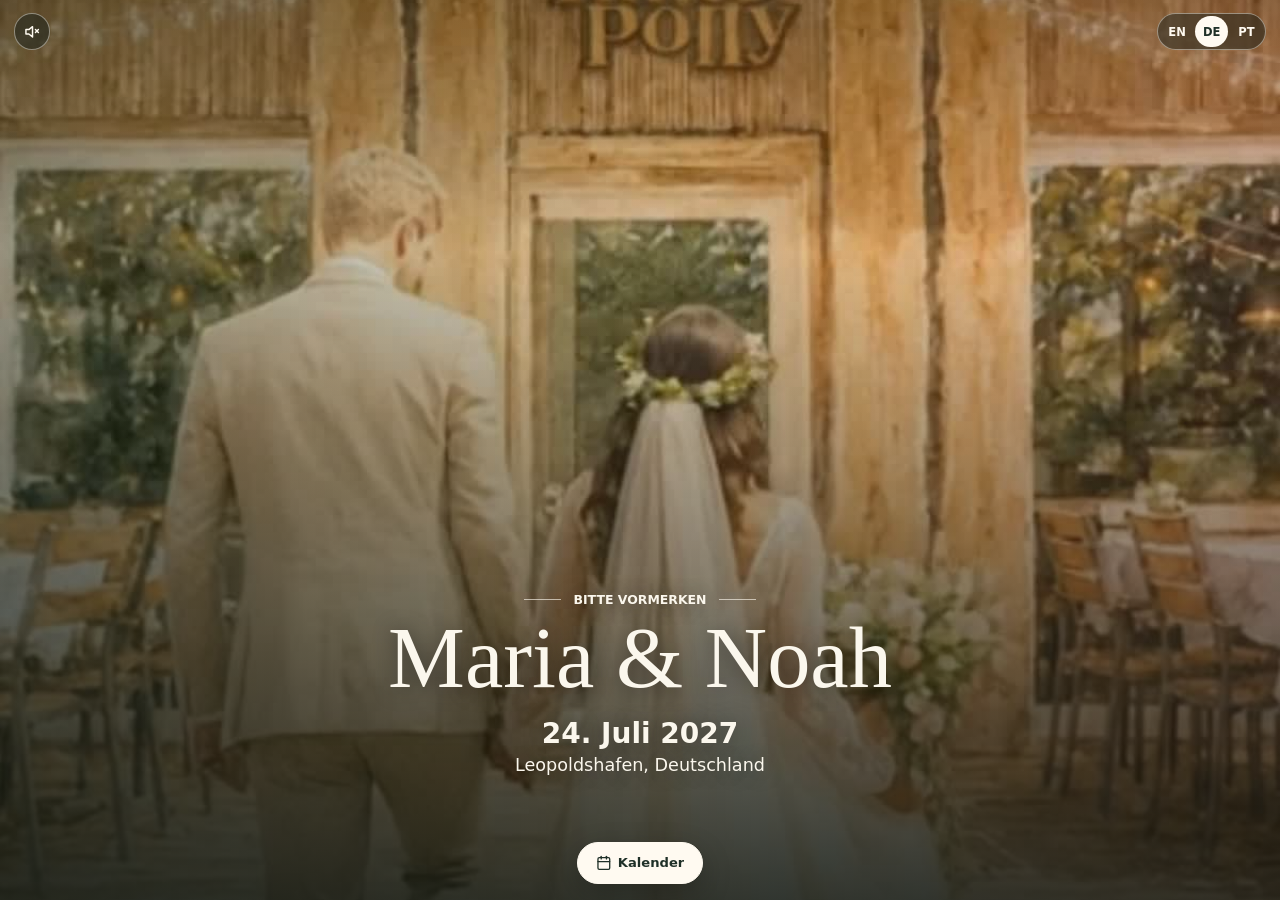
==== de/index.html @ b58ab900 "Add static language preview pages" ====
<!doctype html>
<html lang="de">
  <head>
    <meta charset="utf-8">
    <meta name="viewport" content="width=device-width, initial-scale=1, viewport-fit=cover">
    <meta name="theme-color" content="#1f3028">
    <meta name="description" content="Bitte vormerken: Maria & Noah am 24. Juli 2027 in Leopoldshafen, Deutschland.">

    <meta property="og:type" content="website">
    <meta property="og:title" content="Maria & Noah | Bitte vormerken">
    <meta property="og:description" content="24. Juli 2027 | Leopoldshafen, Deutschland">
    <meta property="og:url" content="https://noahwatling.github.io/maria-noah-save-the-date/de/">
    <meta property="og:image" content="https://noahwatling.github.io/maria-noah-save-the-date/assets/poster.jpg">
    <meta property="og:video" content="https://noahwatling.github.io/maria-noah-save-the-date/assets/save-the-date.mp4">

    <title>Maria & Noah | Bitte vormerken</title>
    <link rel="preload" href="../assets/poster.jpg" as="image">
    <link rel="stylesheet" href="../styles.css?v=3">
  </head>
  <body data-default-lang="de">
    <main class="invite" aria-label="Save the Date für Maria und Noah">
      <video class="invite__video" src="../assets/save-the-date.mp4" poster="../assets/poster.jpg" autoplay loop playsinline preload="metadata"></video>
      <div class="invite__shade" aria-hidden="true"></div>

      <div class="invite__topbar" aria-label="Invitation controls">
        <button class="sound-button" type="button" id="soundButton" aria-label="Ton einschalten" aria-pressed="false">
          <svg aria-hidden="true" viewBox="0 0 24 24">
            <path d="M4 9v6h4l5 4V5L8 9H4"></path>
            <g class="icon-sound-on"><path d="M17 9.5a4 4 0 0 1 0 5"></path><path d="M19.5 7a7.5 7.5 0 0 1 0 10"></path></g>
            <g class="icon-sound-off"><path d="M17 9l4 4"></path><path d="M21 9l-4 4"></path></g>
          </svg>
        </button>

        <div class="lang-switch" role="group" aria-label="Language">
          <button class="lang-button" type="button" data-lang="en" aria-pressed="false">EN</button>
          <button class="lang-button is-active" type="button" data-lang="de" aria-pressed="true">DE</button>
          <button class="lang-button" type="button" data-lang="pt" aria-pressed="false">PT</button>
        </div>
      </div>

      <section class="invite__content">
        <p class="invite__label" data-i18n="label">Bitte vormerken</p>
        <h1><span>Maria</span><span>&amp; Noah</span></h1>
        <p class="invite__date" data-i18n="date">24. Juli 2027</p>
        <p class="invite__place" data-i18n="place">Leopoldshafen, Deutschland</p>
      </section>

      <nav class="invite__actions" aria-label="Save the date actions">
        <a class="action action--primary" href="../calendar.ics" download="maria-noah-save-the-date.ics" aria-label="Maria und Noah im Kalender speichern">
          <svg aria-hidden="true" viewBox="0 0 24 24"><path d="M8 2v4"></path><path d="M16 2v4"></path><path d="M3 10h18"></path><rect x="3" y="4" width="18" height="18" rx="2"></rect></svg>
          <span data-i18n="calendar">Kalender</span>
        </a>
      </nav>
    </main>

    <script src="../script.js?v=3"></script>
  </body>
</html>
---- styles.css ----
:root {
  --paper: #fffaf1;
  --ink: #fbf7ed;
  --deep: #1f3028;
  --deep-strong: #111c18;
  --accent: #b85a4c;
  --line: rgba(255, 250, 241, 0.62);
  --shadow: 0 16px 48px rgba(0, 0, 0, 0.28);
}

* {
  box-sizing: border-box;
}

html,
body {
  margin: 0;
  width: 100%;
  min-height: 100%;
  background: var(--deep-strong);
  color: var(--ink);
  font-family: Inter, ui-sans-serif, system-ui, -apple-system, BlinkMacSystemFont, "Segoe UI", sans-serif;
}

body {
  overflow: hidden;
}

button,
a {
  -webkit-tap-highlight-color: transparent;
}

.invite {
  position: relative;
  display: grid;
  width: 100%;
  min-height: 100vh;
  min-height: 100svh;
  min-height: calc(var(--vh, 1vh) * 100);
  isolation: isolate;
  overflow: hidden;
}

.invite__content,
.invite__actions {
  opacity: 0;
  transition: opacity 180ms ease;
}

body.is-ready .invite__content,
body.is-ready .invite__actions {
  opacity: 1;
}

.invite__video,
.invite__shade {
  position: absolute;
  inset: 0;
  width: 100%;
  height: 100%;
}

.invite__video {
  object-fit: cover;
  z-index: -3;
  background: var(--deep-strong);
}

.invite__shade {
  z-index: -2;
  background:
    linear-gradient(180deg, rgba(9, 17, 14, 0.32) 0%, rgba(9, 17, 14, 0.06) 28%, rgba(9, 17, 14, 0.48) 67%, rgba(9, 17, 14, 0.82) 100%),
    linear-gradient(90deg, rgba(31, 48, 40, 0.38), rgba(31, 48, 40, 0.06), rgba(184, 90, 76, 0.22));
}

.invite__content {
  align-self: end;
  width: min(100%, 38rem);
  padding: 0 1.25rem 7.35rem;
  text-align: center;
  justify-self: center;
  text-shadow: 0 2px 22px rgba(0, 0, 0, 0.45);
}

.invite__label,
.invite__date,
.invite__place {
  margin: 0;
}

.invite__label {
  display: inline-flex;
  align-items: center;
  gap: 0.75rem;
  margin-bottom: 0.85rem;
  font-size: 0.78rem;
  font-weight: 700;
  text-transform: uppercase;
  letter-spacing: 0;
}

.invite__label::before,
.invite__label::after {
  content: "";
  display: block;
  width: 2.35rem;
  height: 1px;
  background: var(--line);
}

h1 {
  margin: 0;
  font-family: Georgia, "Times New Roman", serif;
  font-size: 4.25rem;
  font-weight: 400;
  line-height: 0.9;
  letter-spacing: 0;
}

h1 span {
  display: block;
}

.invite__date {
  margin-top: 1.15rem;
  font-size: 1.45rem;
  font-weight: 650;
}

.invite__place {
  margin-top: 0.35rem;
  font-size: 1rem;
  font-weight: 520;
}

.invite__topbar {
  position: fixed;
  top: 0;
  left: 0;
  right: 0;
  width: 100%;
  z-index: 4;
  display: flex;
  align-items: center;
  justify-content: space-between;
  padding: max(0.8rem, env(safe-area-inset-top)) 0.85rem 0;
  pointer-events: none;
}

.sound-button,
.lang-switch {
  pointer-events: auto;
}

.sound-button,
.lang-button {
  border: 0;
  color: var(--paper);
  font: inherit;
  cursor: pointer;
}

.sound-button {
  display: inline-flex;
  align-items: center;
  justify-content: center;
  width: 2.3rem;
  height: 2.3rem;
  border: 1px solid rgba(255, 250, 241, 0.44);
  border-radius: 999px;
  background: rgba(17, 28, 24, 0.46);
  backdrop-filter: blur(18px);
}

.sound-button svg {
  width: 1.1rem;
  height: 1.1rem;
  fill: none;
  stroke: currentColor;
  stroke-width: 2;
  stroke-linecap: round;
  stroke-linejoin: round;
}

.sound-button.is-on .icon-sound-off,
.sound-button:not(.is-on) .icon-sound-on {
  display: none;
}

.lang-switch {
  display: inline-flex;
  align-items: center;
  gap: 0.12rem;
  padding: 0.16rem;
  border: 1px solid rgba(255, 250, 241, 0.44);
  border-radius: 999px;
  background: rgba(17, 28, 24, 0.46);
  backdrop-filter: blur(18px);
}

.lang-button {
  min-width: 2.05rem;
  height: 1.9rem;
  border-radius: 999px;
  background: transparent;
  font-size: 0.72rem;
  font-weight: 760;
  letter-spacing: 0;
}

.lang-button.is-active {
  background: var(--paper);
  color: var(--deep);
}

.invite__actions {
  position: fixed;
  left: 0;
  right: 0;
  bottom: 0;
  z-index: 2;
  display: flex;
  justify-content: center;
  padding: 0 1rem max(1rem, env(safe-area-inset-bottom));
}

.action {
  display: inline-flex;
  align-items: center;
  justify-content: center;
  min-height: 2.65rem;
  border: 1px solid rgba(255, 250, 241, 0.5);
  border-radius: 999px;
  background: rgba(17, 28, 24, 0.58);
  box-shadow: 0 10px 30px rgba(0, 0, 0, 0.24);
  color: var(--paper);
  min-width: 0;
  padding: 0 1.1rem;
  font: inherit;
  font-size: 0.82rem;
  font-weight: 720;
  text-decoration: none;
  backdrop-filter: blur(20px);
  cursor: pointer;
}

.action--primary {
  background: var(--paper);
  border-color: var(--paper);
  color: var(--deep);
}

.action svg {
  width: 0.98rem;
  height: 0.98rem;
  margin-right: 0.4rem;
  fill: none;
  stroke: currentColor;
  stroke-width: 2;
  stroke-linecap: round;
  stroke-linejoin: round;
  flex: 0 0 auto;
}

.action span {
  min-width: 0;
  overflow: hidden;
  text-overflow: ellipsis;
  white-space: nowrap;
}

.action:focus-visible {
  outline: 3px solid rgba(184, 90, 76, 0.85);
  outline-offset: 3px;
}

.sound-button:focus-visible,
.lang-button:focus-visible {
  outline: 3px solid rgba(184, 90, 76, 0.85);
  outline-offset: 3px;
}

@media (min-width: 520px) {
  h1 span {
    display: inline;
  }

  h1 span + span::before {
    content: " ";
  }
}

@media (min-width: 720px) {
  body {
    overflow: auto;
  }

  .invite__content {
    padding-bottom: 7.8rem;
  }

  h1 {
    font-size: 5.4rem;
  }

  .invite__date {
    font-size: 1.75rem;
  }

  .invite__place {
    font-size: 1.1rem;
  }
}

@media (max-width: 350px) {
  .invite__content {
    padding-left: 1rem;
    padding-right: 1rem;
    padding-bottom: 6.9rem;
  }

  h1 {
    font-size: 3.35rem;
  }

  .invite__date {
    font-size: 1.22rem;
  }

  .action {
    min-height: 2.5rem;
    font-size: 0.78rem;
  }
}

@media (prefers-reduced-motion: reduce) {
  .invite__video {
    display: none;
  }

  .invite {
    background: url("assets/poster.jpg") center / cover no-repeat;
  }
}
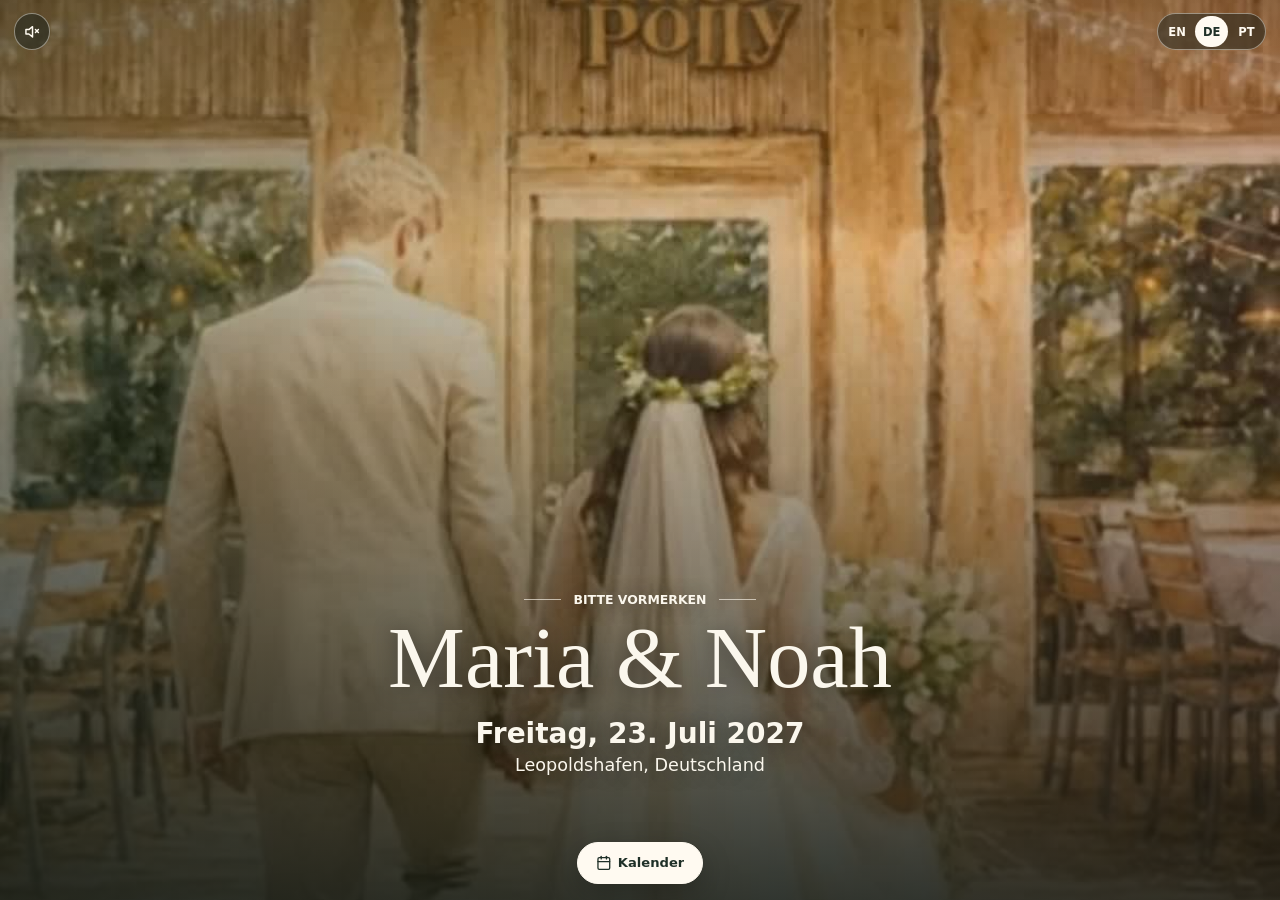
==== commit 3322c610: "Update date to Friday July 23" ====
--- a/de/index.html
+++ b/de/index.html
@@ -4,11 +4,11 @@
     <meta charset="utf-8">
     <meta name="viewport" content="width=device-width, initial-scale=1, viewport-fit=cover">
     <meta name="theme-color" content="#1f3028">
-    <meta name="description" content="Bitte vormerken: Maria & Noah am 24. Juli 2027 in Leopoldshafen, Deutschland.">
+    <meta name="description" content="Bitte vormerken: Maria & Noah am Freitag, 23. Juli 2027 in Leopoldshafen, Deutschland.">
 
     <meta property="og:type" content="website">
     <meta property="og:title" content="Maria & Noah | Bitte vormerken">
-    <meta property="og:description" content="24. Juli 2027 | Leopoldshafen, Deutschland">
+    <meta property="og:description" content="Freitag, 23. Juli 2027 | Leopoldshafen, Deutschland">
     <meta property="og:url" content="https://noahwatling.github.io/maria-noah-save-the-date/de/">
     <meta property="og:image" content="https://noahwatling.github.io/maria-noah-save-the-date/assets/poster.jpg">
     <meta property="og:video" content="https://noahwatling.github.io/maria-noah-save-the-date/assets/save-the-date.mp4">
@@ -41,7 +41,7 @@
       <section class="invite__content">
         <p class="invite__label" data-i18n="label">Bitte vormerken</p>
         <h1><span>Maria</span><span>&amp; Noah</span></h1>
-        <p class="invite__date" data-i18n="date">24. Juli 2027</p>
+        <p class="invite__date" data-i18n="date">Freitag, 23. Juli 2027</p>
         <p class="invite__place" data-i18n="place">Leopoldshafen, Deutschland</p>
       </section>
 
@@ -53,6 +53,6 @@
       </nav>
     </main>
 
-    <script src="../script.js?v=3"></script>
+    <script src="../script.js?v=4"></script>
   </body>
 </html>
